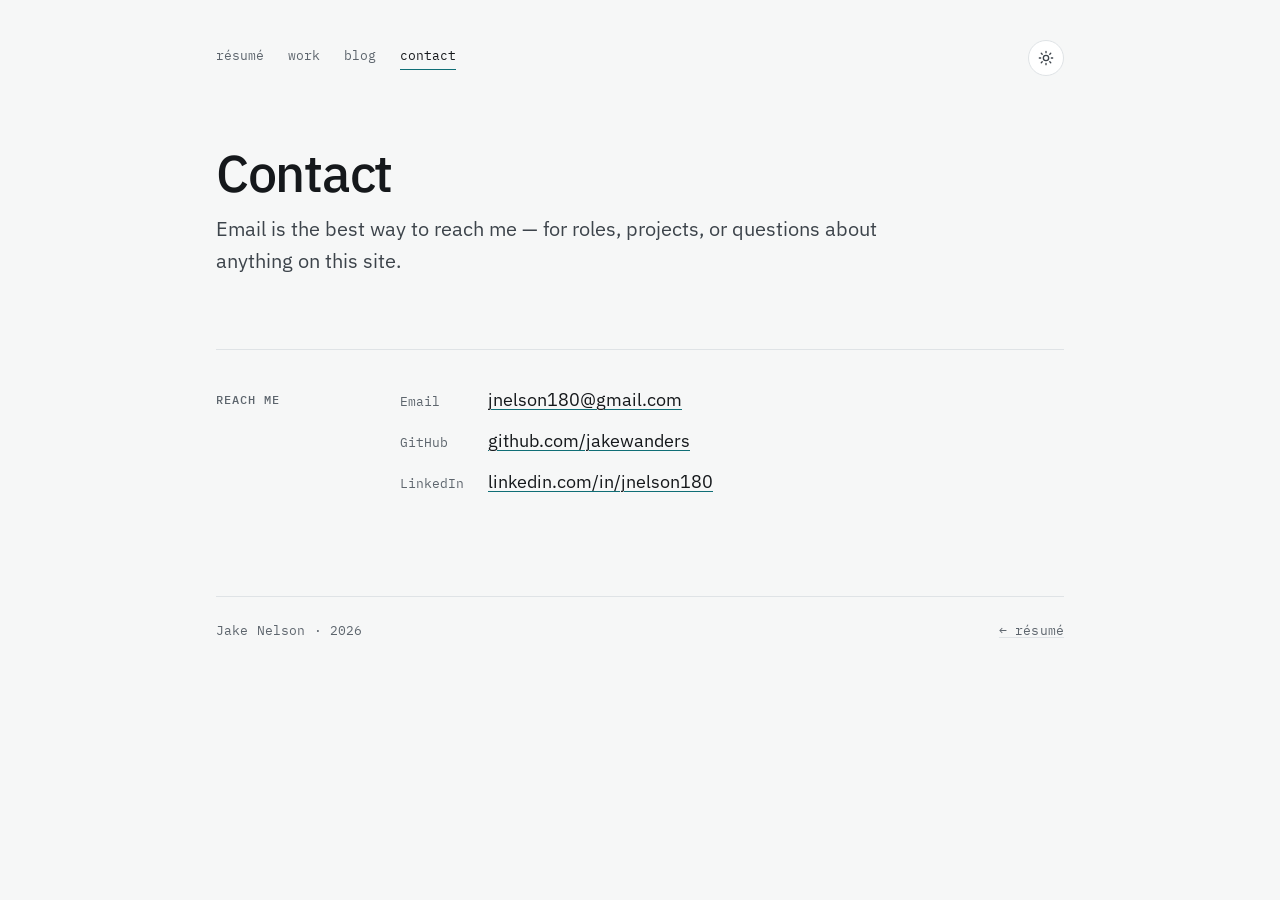
==== contact/index.html @ 2b6bcdda "Clean URLs, contact page, and Node 24 actions - Move work.html to work/index.html so it is served at" ====
<!DOCTYPE html>
<html lang="en">
<head>
  <meta charset="utf-8">
  <meta name="viewport" content="width=device-width, initial-scale=1">
  <title>Contact — Jake Nelson</title>
  <meta name="description" content="How to reach Jake Nelson: email, GitHub, and LinkedIn.">
  <link rel="canonical" href="https://jakewanders.github.io/contact/">
  <meta property="og:title" content="Contact — Jake Nelson">
  <meta property="og:description" content="Email, GitHub, and LinkedIn for Jake Nelson.">
  <link rel="icon" href="data:image/svg+xml,%3Csvg xmlns='http://www.w3.org/2000/svg' viewBox='0 0 32 32'%3E%3Crect width='32' height='32' rx='6' fill='%230f6e76'/%3E%3Ctext x='16' y='22' font-family='monospace' font-size='18' fill='white' text-anchor='middle'%3Ejn%3C/text%3E%3C/svg%3E">
  <script>
    (function () {
      // Read the saved theme from localStorage, then a cookie fallback, then the OS preference.
      var t = null;
      try { t = localStorage.getItem("theme"); } catch (e) {}
      if (t !== "dark" && t !== "light") {
        var m = document.cookie.match(/(?:^|; )theme=(dark|light)/);
        if (m) t = m[1];
      }
      if (t !== "dark" && t !== "light") {
        t = window.matchMedia && window.matchMedia("(prefers-color-scheme: dark)").matches ? "dark" : "light";
      }
      document.documentElement.setAttribute("data-theme", t);
    })();
  </script>
  <link rel="preconnect" href="https://fonts.googleapis.com">
  <link rel="preconnect" href="https://fonts.gstatic.com" crossorigin>
  <!-- Fonts load without blocking render; system fallbacks paint first. -->
  <link rel="preload" as="style" href="https://fonts.googleapis.com/css2?family=IBM+Plex+Mono:wght@400;500&family=IBM+Plex+Sans:wght@400;500;600&display=swap">
  <link rel="stylesheet" href="https://fonts.googleapis.com/css2?family=IBM+Plex+Mono:wght@400;500&family=IBM+Plex+Sans:wght@400;500;600&display=swap" media="print" onload="this.media='all'">
  <noscript><link rel="stylesheet" href="https://fonts.googleapis.com/css2?family=IBM+Plex+Mono:wght@400;500&family=IBM+Plex+Sans:wght@400;500;600&display=swap"></noscript>
  <link rel="stylesheet" href="/assets/site.css?v=contact1">
</head>
<body>
<div class="page">

  <header class="topbar">
    <nav class="nav" aria-label="Site">
      <a href="/">résumé</a>
      <a href="/work/">work</a>
      <a href="/blog/">blog</a>
      <a href="/contact/" aria-current="page">contact</a>
    </nav>
    <button class="theme-toggle" type="button" data-theme-toggle aria-label="Toggle dark mode">
      <svg class="icon-sun" viewBox="0 0 24 24" fill="none" stroke="currentColor" stroke-width="2" stroke-linecap="round" aria-hidden="true"><circle cx="12" cy="12" r="4"/><path d="M12 2v2M12 20v2M4.9 4.9l1.4 1.4M17.7 17.7l1.4 1.4M2 12h2M20 12h2M4.9 19.1l1.4-1.4M17.7 6.3l1.4-1.4"/></svg>
      <svg class="icon-moon" viewBox="0 0 24 24" fill="none" stroke="currentColor" stroke-width="2" stroke-linecap="round" stroke-linejoin="round" aria-hidden="true"><path d="M21 12.8A9 9 0 1 1 11.2 3a7 7 0 0 0 9.8 9.8z"/></svg>
    </button>
  </header>

  <main id="content">
  <section class="masthead">
    <h1>Contact</h1>
    <p class="role">Email is the best way to reach me — for roles, projects, or questions about anything on this site.</p>
  </section>

  <section class="section">
    <h2>Reach me</h2>
    <div class="body">
      <dl class="contact-list">
        <dt>Email</dt>
        <dd><a href="mailto:jnelson180@gmail.com">jnelson180@gmail.com</a></dd>
        <dt>GitHub</dt>
        <dd><a href="https://github.com/jakewanders" rel="me">github.com/jakewanders</a></dd>
        <dt>LinkedIn</dt>
        <dd><a href="https://www.linkedin.com/in/jnelson180" rel="me">linkedin.com/in/jnelson180</a></dd>
      </dl>
    </div>
  </section>

  </main>

  <footer class="colophon mono">
    <span>Jake Nelson · <span id="year">2026</span></span>
    <span><a href="/">← résumé</a></span>
  </footer>
</div>
<script src="/assets/theme.js?v=contact1"></script>
<script>document.getElementById("year").textContent = new Date().getFullYear();</script>
</body>
</html>
---- assets/site.css ----
/* jakewanders.github.io — single stylesheet, no build step.
   Tokens first; light is the default, dark overrides via [data-theme="dark"]. */

:root {
  --bg: #f6f7f7;
  --surface: #ffffff;
  --ink: #15181b;
  --ink-2: #3d444b;
  --muted: #5d656d;
  --rule: #dfe3e6;
  --accent: #0f6e76;
  --accent-ink: #ffffff;
  --focus: #0f6e76;

  --font-sans: "IBM Plex Sans", -apple-system, BlinkMacSystemFont, "Segoe UI", Roboto, Helvetica, Arial, sans-serif;
  --font-mono: "IBM Plex Mono", ui-monospace, SFMono-Regular, Menlo, Consolas, monospace;

  --measure: 44rem;
  --rail: 9.5rem;
  --gap: 2rem;

  color-scheme: light;
}

:root[data-theme="dark"] {
  --bg: #1f2225;
  --surface: #272b2f;
  --ink: #f2f4f6;
  --ink-2: #d3d8dd;
  --muted: #a3abb3;
  --rule: #3d434a;
  --accent: #6fcfd5;
  --accent-ink: #1f2225;
  --focus: #6fcfd5;
  color-scheme: dark;
}

/* ---------- base ---------- */

*, *::before, *::after { box-sizing: border-box; }

html { -webkit-text-size-adjust: 100%; }

body {
  margin: 0;
  background: var(--bg);
  color: var(--ink);
  font-family: var(--font-sans);
  font-size: 1.0625rem;
  line-height: 1.6;
  font-feature-settings: "kern", "liga", "calt";
  -webkit-font-smoothing: antialiased;
  caret-color: transparent; /* no inputs on this site; never show a text caret (e.g. caret browsing) */
  transition: background-color 160ms ease, color 160ms ease;
}

a {
  color: inherit;
  text-decoration: underline;
  text-decoration-color: var(--rule);
  text-underline-offset: 0.18em;
  text-decoration-thickness: 1px;
  transition: text-decoration-color 120ms ease;
}
a:hover { text-decoration-color: var(--accent); }

:focus-visible {
  outline: 2px solid var(--focus);
  outline-offset: 3px;
  border-radius: 2px;
}

h1, h2, h3 { margin: 0; font-weight: 500; line-height: 1.25; letter-spacing: -0.01em; }
p { margin: 0 0 0.85em; }
p:last-child { margin-bottom: 0; }
ul { margin: 0; padding-left: 1.1rem; }
li { margin: 0 0 0.4em; }
li::marker { color: var(--muted); }

.mono {
  font-family: var(--font-mono);
  font-size: 0.8125rem;
  letter-spacing: 0.01em;
  color: var(--muted);
}

.visually-hidden {
  position: absolute; width: 1px; height: 1px; padding: 0; margin: -1px;
  overflow: hidden; clip: rect(0 0 0 0); white-space: nowrap; border: 0;
}

/* ---------- shell ---------- */

.page {
  max-width: calc(var(--rail) + var(--gap) + var(--measure));
  margin: 0 auto;
  padding: 2.5rem 1.25rem 5rem;
}

.topbar {
  display: flex;
  align-items: center;
  justify-content: space-between;
  gap: 1rem;
  margin-bottom: 4rem;
}

.nav { display: flex; gap: 1.5rem; }
.nav a {
  font-family: var(--font-mono);
  font-size: 0.8125rem;
  text-decoration: none;
  color: var(--muted);
  padding-bottom: 2px;
  border-bottom: 1px solid transparent;
}
.nav a:hover { color: var(--ink); }
.nav a[aria-current="page"] { color: var(--ink); border-bottom-color: var(--accent); }

.topbar-actions { display: flex; align-items: center; gap: 1.25rem; }
.print-link {
  font-family: var(--font-mono);
  font-size: 0.8125rem;
  color: var(--muted);
  text-decoration: none;
}
.print-link:hover { color: var(--accent); }

.masthead .where {
  margin-top: 0.35rem;
  font-family: var(--font-mono);
  font-size: 0.8125rem;
  color: var(--muted);
}

/* theme toggle */
.theme-toggle {
  appearance: none;
  border: 1px solid var(--rule);
  background: var(--surface);
  color: var(--ink-2);
  width: 2.25rem; height: 2.25rem;
  border-radius: 999px;
  display: inline-grid; place-items: center;
  cursor: pointer;
  transition: border-color 120ms ease, color 120ms ease, transform 120ms ease;
}
.theme-toggle:hover { border-color: var(--accent); color: var(--accent); }
.theme-toggle:active { transform: scale(0.94); }
.theme-toggle svg { width: 1rem; height: 1rem; }
.theme-toggle .icon-moon { display: none; }
:root[data-theme="dark"] .theme-toggle .icon-sun { display: none; }
:root[data-theme="dark"] .theme-toggle .icon-moon { display: block; }

/* ---------- masthead ---------- */

.masthead { margin-bottom: 4.5rem; }
.masthead h1 {
  font-size: clamp(2.25rem, 6vw, 3.25rem);
  letter-spacing: -0.025em;
  font-weight: 500;
}
.masthead .role {
  margin-top: 0.5rem;
  font-size: 1.25rem;
  color: var(--ink-2);
  max-width: var(--measure);
}
.masthead .role em { font-style: normal; color: var(--accent); }
.links {
  list-style: none; padding: 0;
  margin: 1.5rem 0 0;
  display: flex; flex-wrap: wrap; gap: 0.4rem 1.5rem;
}
.links li { margin: 0; }
.links a {
  font-family: var(--font-mono);
  font-size: 0.8125rem;
  text-decoration: none;
  color: var(--muted);
}
.links a:hover { color: var(--accent); }

/* ---------- sections: rail + content ---------- */

.section {
  display: grid;
  grid-template-columns: var(--rail) minmax(0, var(--measure));
  column-gap: var(--gap);
  padding: 2.25rem 0;
  border-top: 1px solid var(--rule);
}
.section > h2 {
  font-family: var(--font-mono);
  font-size: 0.75rem;
  font-weight: 500;
  letter-spacing: 0.08em;
  text-transform: uppercase;
  color: var(--muted);
  padding-top: 0.35rem;
}
.section > .body { min-width: 0; }

.lede { font-size: 1.125rem; color: var(--ink-2); }

/* sections made of dated entries: label gets its own row, dates take the rail */
.section.entries { grid-template-columns: 1fr; row-gap: 1.25rem; }
.section.entries > h2 { padding-top: 0; }

.entry {
  display: grid;
  grid-template-columns: var(--rail) minmax(0, var(--measure));
  column-gap: var(--gap);
  margin-bottom: 2.25rem;
}
.entry:last-child { margin-bottom: 0; }
.entry .when {
  font-family: var(--font-mono);
  font-size: 0.8125rem;
  color: var(--muted);
  /* same line box as the h3 so the two share a baseline */
  line-height: calc(1.0625rem * 1.25);
  white-space: nowrap;
}
.entry h3 { font-size: 1.0625rem; font-weight: 600; }
.entry .org { color: var(--muted); font-weight: 400; }
.entry .org::before { content: "·"; margin: 0 0.45em; color: var(--rule); }
.entry .summary { color: var(--ink-2); margin-top: 0.3rem; }
.entry ul { margin-top: 0.6rem; }
.entry .tags { margin-top: 0.6rem; }

/* tags */
.tags { list-style: none; padding: 0; margin: 0; display: flex; flex-wrap: wrap; gap: 0.35rem; }
.tags li {
  margin: 0;
  font-family: var(--font-mono);
  font-size: 0.75rem;
  color: var(--muted);
  border: 1px solid var(--rule);
  border-radius: 3px;
  padding: 0.1rem 0.45rem;
}

/* skills: definition list as aligned rows */
.skills { margin: 0; display: grid; grid-template-columns: max-content 1fr; gap: 0.55rem 1.25rem; }
.skills dt { font-family: var(--font-mono); font-size: 0.8125rem; color: var(--muted); line-height: calc(1.0625rem * 1.6); }
.skills dd { margin: 0; }

/* callout (todo) */
.todo {
  border-left: 2px solid var(--accent);
  padding: 0.15rem 0 0.15rem 0.9rem;
  color: var(--muted);
  font-size: 0.9375rem;
}

/* work cards */
.work-list { display: grid; gap: 1.25rem; }
.card {
  display: block;
  border: 1px solid var(--rule);
  background: var(--surface);
  border-radius: 6px;
  padding: 1.25rem 1.4rem;
  text-decoration: none;
  transition: border-color 120ms ease, transform 120ms ease;
}
a.card:hover { border-color: var(--accent); transform: translateY(-1px); }
.card .kicker {
  display: flex; justify-content: space-between; gap: 1rem;
  font-family: var(--font-mono); font-size: 0.75rem; color: var(--muted);
  margin-bottom: 0.5rem;
}
.card h3 { font-size: 1.125rem; font-weight: 600; margin-bottom: 0.35rem; }
.card p { color: var(--ink-2); }
.card .tags { margin-top: 0.85rem; }
.card .status { color: var(--accent); }
.card .status a { color: inherit; text-decoration: none; }
.card .status a:hover { text-decoration: underline; }
.card code { font-family: var(--font-mono); font-size: 0.875em; }

/* contact: label / value rows, same rhythm as .skills */
.contact-list { margin: 0; display: grid; grid-template-columns: max-content 1fr; gap: 0.75rem 1.5rem; align-items: baseline; }
.contact-list dt { font-family: var(--font-mono); font-size: 0.8125rem; color: var(--muted); }
.contact-list dd { margin: 0; font-size: 1.125rem; overflow-wrap: anywhere; }
.contact-list a { text-decoration-color: var(--accent); }

/* blog (pages generated by scripts/build_blog.py) */
.post-entry h3 a { text-decoration: none; }
.post-entry h3 a:hover { color: var(--accent); }
.post-entry .mono { margin-top: 0.3rem; }
.post .masthead .mono a { text-decoration: none; }
.post .masthead .mono a:hover { color: var(--accent); }
.post .masthead h1 { margin-top: 0.75rem; }
.post .masthead .tags { margin-top: 0.85rem; }
.prose { max-width: var(--measure); color: var(--ink-2); }
.prose h2 { font-size: 1.375rem; color: var(--ink); margin: 2.25rem 0 0.6rem; }
.prose h3 { font-size: 1.125rem; font-weight: 600; color: var(--ink); margin: 1.75rem 0 0.5rem; }
.prose h4 { font-size: 1rem; font-weight: 600; color: var(--ink); margin: 1.5rem 0 0.4rem; }
.prose > :first-child { margin-top: 0; }
.prose p, .prose ul, .prose ol { margin: 0 0 1em; }
.prose ol { padding-left: 1.4rem; }
.prose strong { color: var(--ink); font-weight: 600; }
.prose code { font-family: var(--font-mono); font-size: 0.875em; }
.prose blockquote { margin: 1.5rem 0; padding-left: 1rem; border-left: 2px solid var(--accent); color: var(--muted); }
.post-origin { margin-top: 3rem; }

footer.colophon {
  margin-top: 4rem;
  padding-top: 1.5rem;
  border-top: 1px solid var(--rule);
  display: flex; justify-content: space-between; flex-wrap: wrap; gap: 0.5rem;
}

/* ---------- responsive ---------- */

@media (max-width: 720px) {
  :root { --rail: 0px; --gap: 0px; }
  .page { padding-top: 1.5rem; }
  .topbar { margin-bottom: 3rem; }
  .masthead { margin-bottom: 3rem; }
  .section { grid-template-columns: 1fr; row-gap: 1rem; padding: 1.75rem 0; }
  .entry { grid-template-columns: 1fr; row-gap: 0.25rem; }
  .section.entries { row-gap: 1rem; }
  .skills { grid-template-columns: 1fr; gap: 0.25rem; }
  .skills dd { margin-bottom: 0.6rem; }
}

@media (prefers-reduced-motion: reduce) {
  *, *::before, *::after { transition: none !important; }
}

/* ---------- print: the page is the résumé ---------- */

@media print {
  /* Both selectors so this beats :root[data-theme="dark"] when printing from dark mode. */
  :root, :root[data-theme="dark"] {
    --bg: #fff; --surface: #fff;
    --ink: #1a1a1a; --ink-2: #222; --muted: #3a3a3a;
    --rule: #ccc; --accent: #0f6e76; --accent-ink: #fff; --focus: #0f6e76;
    color-scheme: light;
  }
  @page { margin: 0.6in; }
  body { font-size: 10.5pt; line-height: 1.4; }
  .page { max-width: none; padding: 0; }
  .topbar, .theme-toggle, .nav, .print-link, .no-print { display: none !important; }
  .masthead { margin-bottom: 1.5rem; }
  .masthead h1 { font-size: 22pt; }
  .masthead .role { font-size: 12pt; }
  .section { padding: 0.9rem 0; break-inside: avoid; }
  .entry { margin-bottom: 0.9rem; break-inside: avoid; }
  a { text-decoration: none; color: inherit; }
  .links a::after { content: " " attr(href); color: var(--muted); }
  .links a[href^="mailto"]::after { content: ""; }
  .todo { display: none; }
}
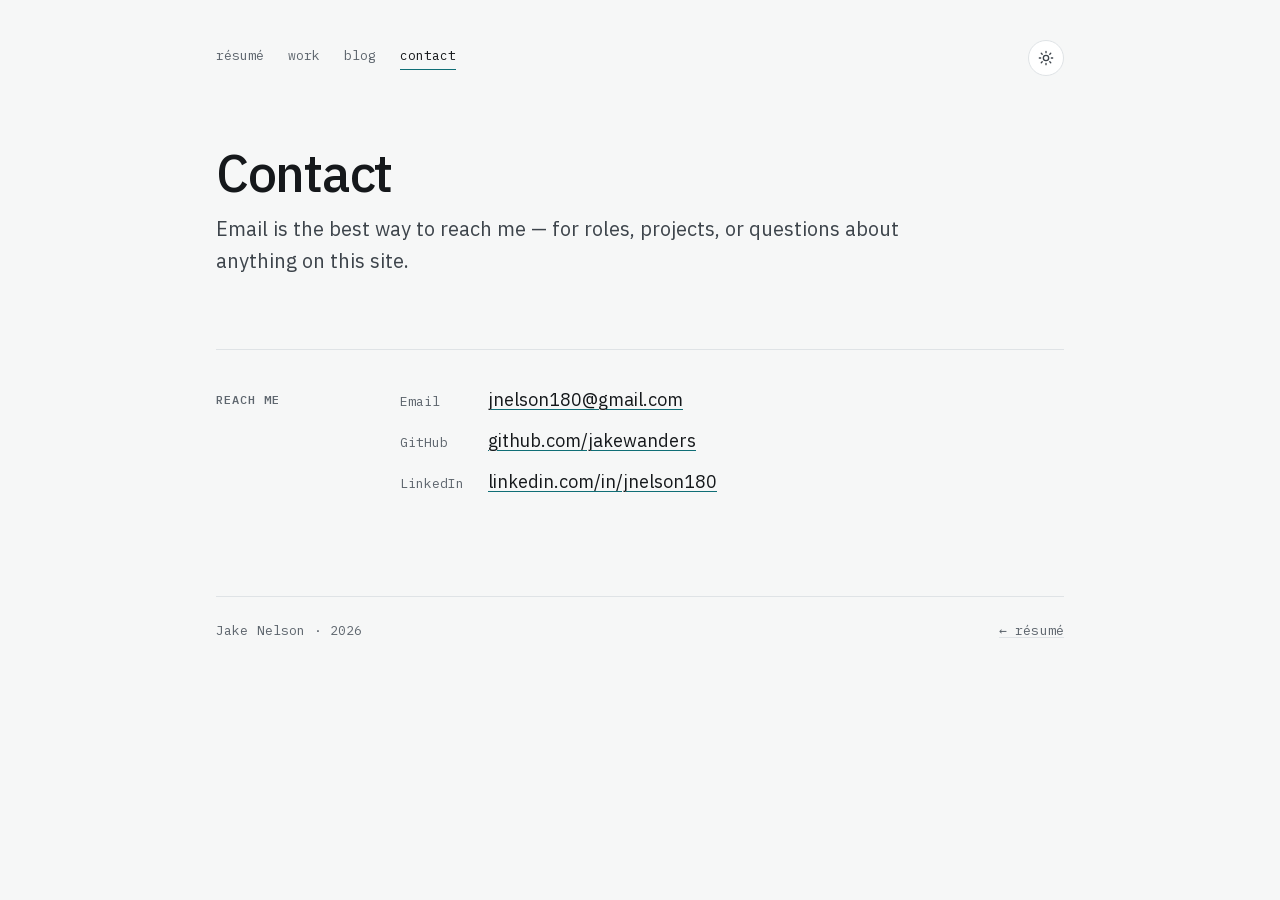
==== commit 23eaa0ea: "Reach Lighthouse 100: inline CSS/JS at deploy, self-host fonts - scripts/inline_assets.py (CI only) " ====
--- a/contact/index.html
+++ b/contact/index.html
@@ -24,13 +24,12 @@
       document.documentElement.setAttribute("data-theme", t);
     })();
   </script>
-  <link rel="preconnect" href="https://fonts.googleapis.com">
-  <link rel="preconnect" href="https://fonts.gstatic.com" crossorigin>
-  <!-- Fonts load without blocking render; system fallbacks paint first. -->
-  <link rel="preload" as="style" href="https://fonts.googleapis.com/css2?family=IBM+Plex+Mono:wght@400;500&family=IBM+Plex+Sans:wght@400;500;600&display=swap">
-  <link rel="stylesheet" href="https://fonts.googleapis.com/css2?family=IBM+Plex+Mono:wght@400;500&family=IBM+Plex+Sans:wght@400;500;600&display=swap" media="print" onload="this.media='all'">
-  <noscript><link rel="stylesheet" href="https://fonts.googleapis.com/css2?family=IBM+Plex+Mono:wght@400;500&family=IBM+Plex+Sans:wght@400;500;600&display=swap"></noscript>
-  <link rel="stylesheet" href="/assets/site.css?v=contact1">
+  <link rel="preload" href="/assets/fonts/ibm-plex-sans-400.woff2" as="font" type="font/woff2" crossorigin>
+  <link rel="preload" href="/assets/fonts/ibm-plex-sans-500.woff2" as="font" type="font/woff2" crossorigin>
+  <link rel="preload" href="/assets/fonts/ibm-plex-sans-600.woff2" as="font" type="font/woff2" crossorigin>
+  <link rel="preload" href="/assets/fonts/ibm-plex-mono-400.woff2" as="font" type="font/woff2" crossorigin>
+  <link rel="preload" href="/assets/fonts/ibm-plex-mono-500.woff2" as="font" type="font/woff2" crossorigin>
+  <link rel="stylesheet" href="/assets/site.css?v=perf1">
 </head>
 <body>
 <div class="page">
@@ -75,7 +74,7 @@
     <span><a href="/">← résumé</a></span>
   </footer>
 </div>
-<script src="/assets/theme.js?v=contact1"></script>
+<script src="/assets/theme.js?v=perf1"></script>
 <script>document.getElementById("year").textContent = new Date().getFullYear();</script>
 </body>
 </html>
--- a/assets/site.css
+++ b/assets/site.css
@@ -1,5 +1,14 @@
-/* jakewanders.github.io — single stylesheet, no build step.
+/* jakewanders.github.io — single stylesheet. Linked in source; inlined into each page at deploy (scripts/inline_assets.py).
    Tokens first; light is the default, dark overrides via [data-theme="dark"]. */
+
+/* Self-hosted IBM Plex (latin subset; SIL OFL, see assets/fonts/OFL.txt).
+   font-display: optional = use the font only if it's ready at first paint, never swap
+   later, so text never reflows (no layout shift). The files are preloaded in each page's <head>. */
+@font-face { font-family: "IBM Plex Sans"; font-style: normal; font-weight: 400; font-display: optional; src: url("/assets/fonts/ibm-plex-sans-400.woff2") format("woff2"); unicode-range: U+0000-00FF, U+0131, U+0152-0153, U+02BB-02BC, U+02C6, U+02DA, U+02DC, U+0304, U+0308, U+0329, U+2000-206F, U+20AC, U+2122, U+2191, U+2193, U+2212, U+2215, U+FEFF, U+FFFD; }
+@font-face { font-family: "IBM Plex Sans"; font-style: normal; font-weight: 500; font-display: optional; src: url("/assets/fonts/ibm-plex-sans-500.woff2") format("woff2"); unicode-range: U+0000-00FF, U+0131, U+0152-0153, U+02BB-02BC, U+02C6, U+02DA, U+02DC, U+0304, U+0308, U+0329, U+2000-206F, U+20AC, U+2122, U+2191, U+2193, U+2212, U+2215, U+FEFF, U+FFFD; }
+@font-face { font-family: "IBM Plex Sans"; font-style: normal; font-weight: 600; font-display: optional; src: url("/assets/fonts/ibm-plex-sans-600.woff2") format("woff2"); unicode-range: U+0000-00FF, U+0131, U+0152-0153, U+02BB-02BC, U+02C6, U+02DA, U+02DC, U+0304, U+0308, U+0329, U+2000-206F, U+20AC, U+2122, U+2191, U+2193, U+2212, U+2215, U+FEFF, U+FFFD; }
+@font-face { font-family: "IBM Plex Mono"; font-style: normal; font-weight: 400; font-display: optional; src: url("/assets/fonts/ibm-plex-mono-400.woff2") format("woff2"); unicode-range: U+0000-00FF, U+0131, U+0152-0153, U+02BB-02BC, U+02C6, U+02DA, U+02DC, U+0304, U+0308, U+0329, U+2000-206F, U+20AC, U+2122, U+2191, U+2193, U+2212, U+2215, U+FEFF, U+FFFD; }
+@font-face { font-family: "IBM Plex Mono"; font-style: normal; font-weight: 500; font-display: optional; src: url("/assets/fonts/ibm-plex-mono-500.woff2") format("woff2"); unicode-range: U+0000-00FF, U+0131, U+0152-0153, U+02BB-02BC, U+02C6, U+02DA, U+02DC, U+0304, U+0308, U+0329, U+2000-206F, U+20AC, U+2122, U+2191, U+2193, U+2212, U+2215, U+FEFF, U+FFFD; }
 
 :root {
   --bg: #f6f7f7;
@@ -39,7 +48,13 @@
 
 *, *::before, *::after { box-sizing: border-box; }
 
-html { -webkit-text-size-adjust: 100%; }
+html {
+  -webkit-text-size-adjust: 100%;
+  /* Always show the scrollbar track, even on short pages like /contact/, so the
+     centered column doesn't shift sideways between tabs when classic (non-overlay)
+     scrollbars are on. Overlay scrollbars draw nothing here. */
+  overflow-y: scroll;
+}
 
 body {
   margin: 0;
